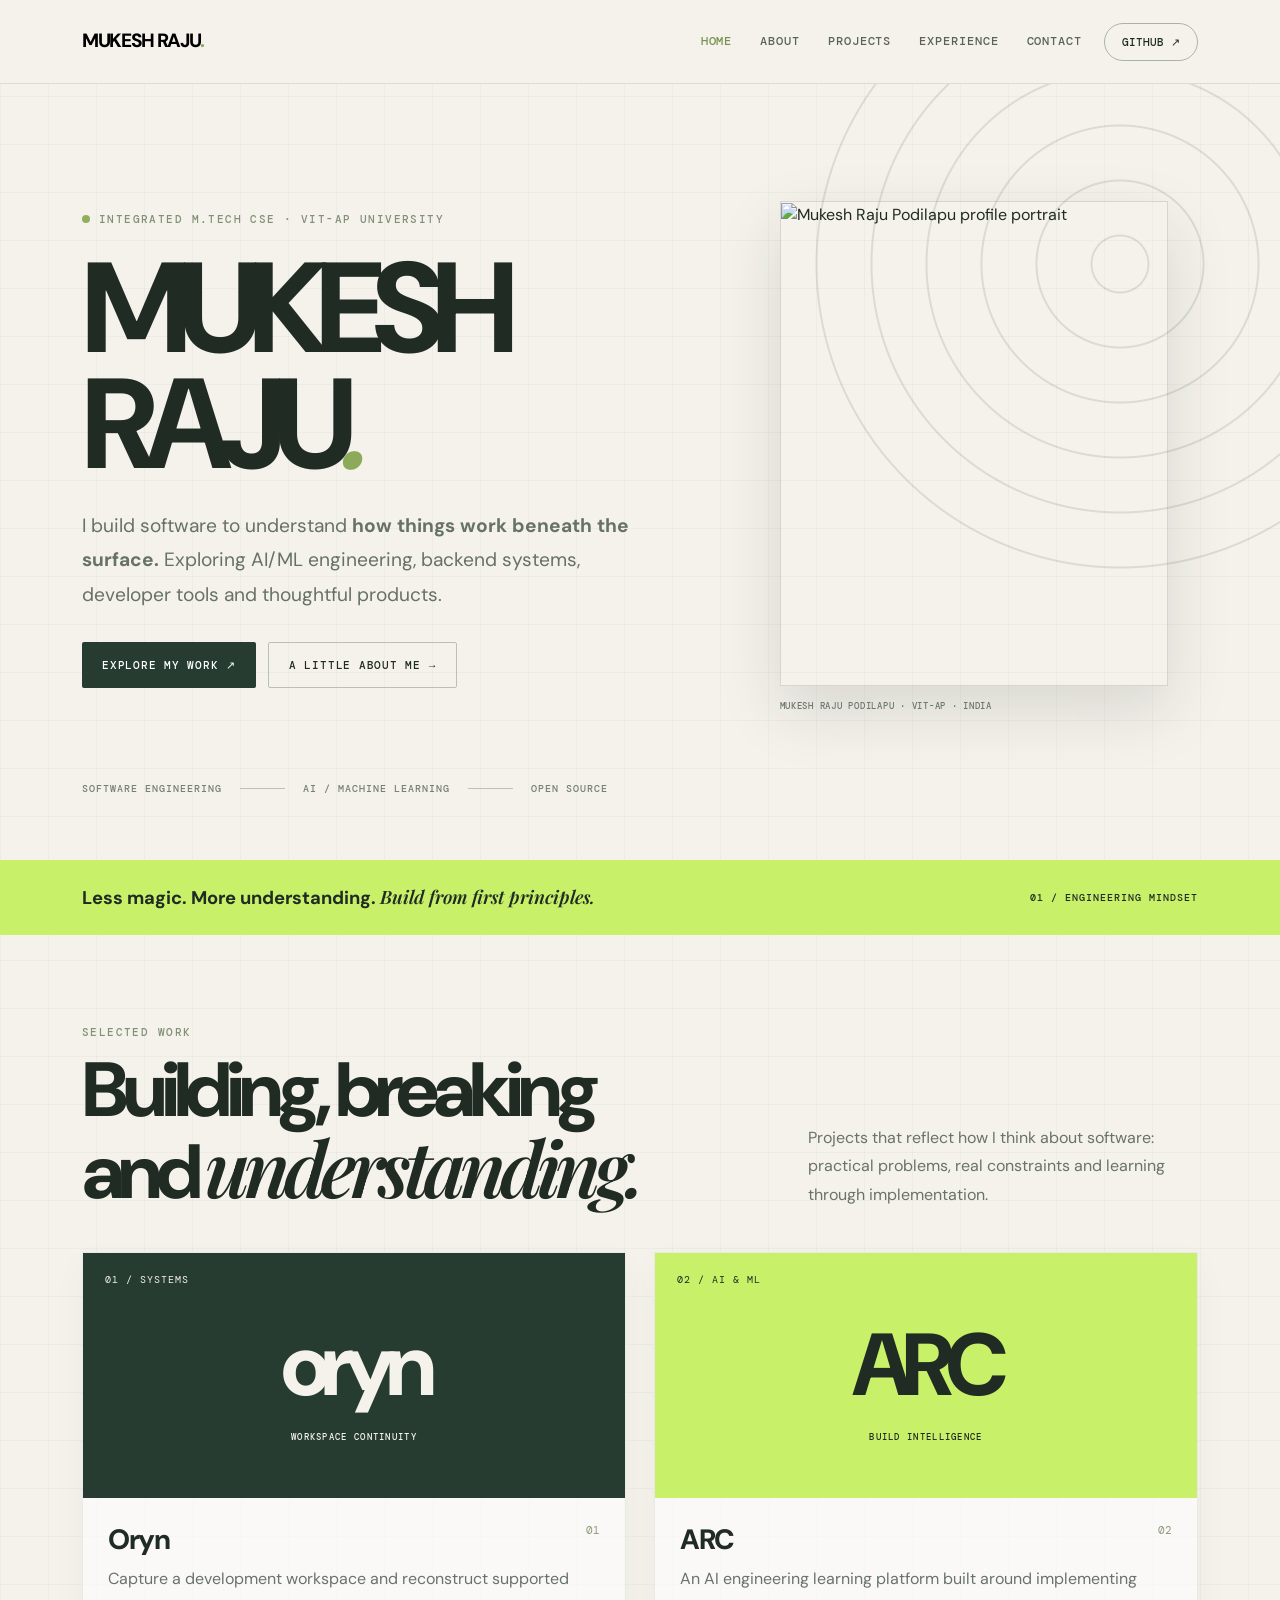
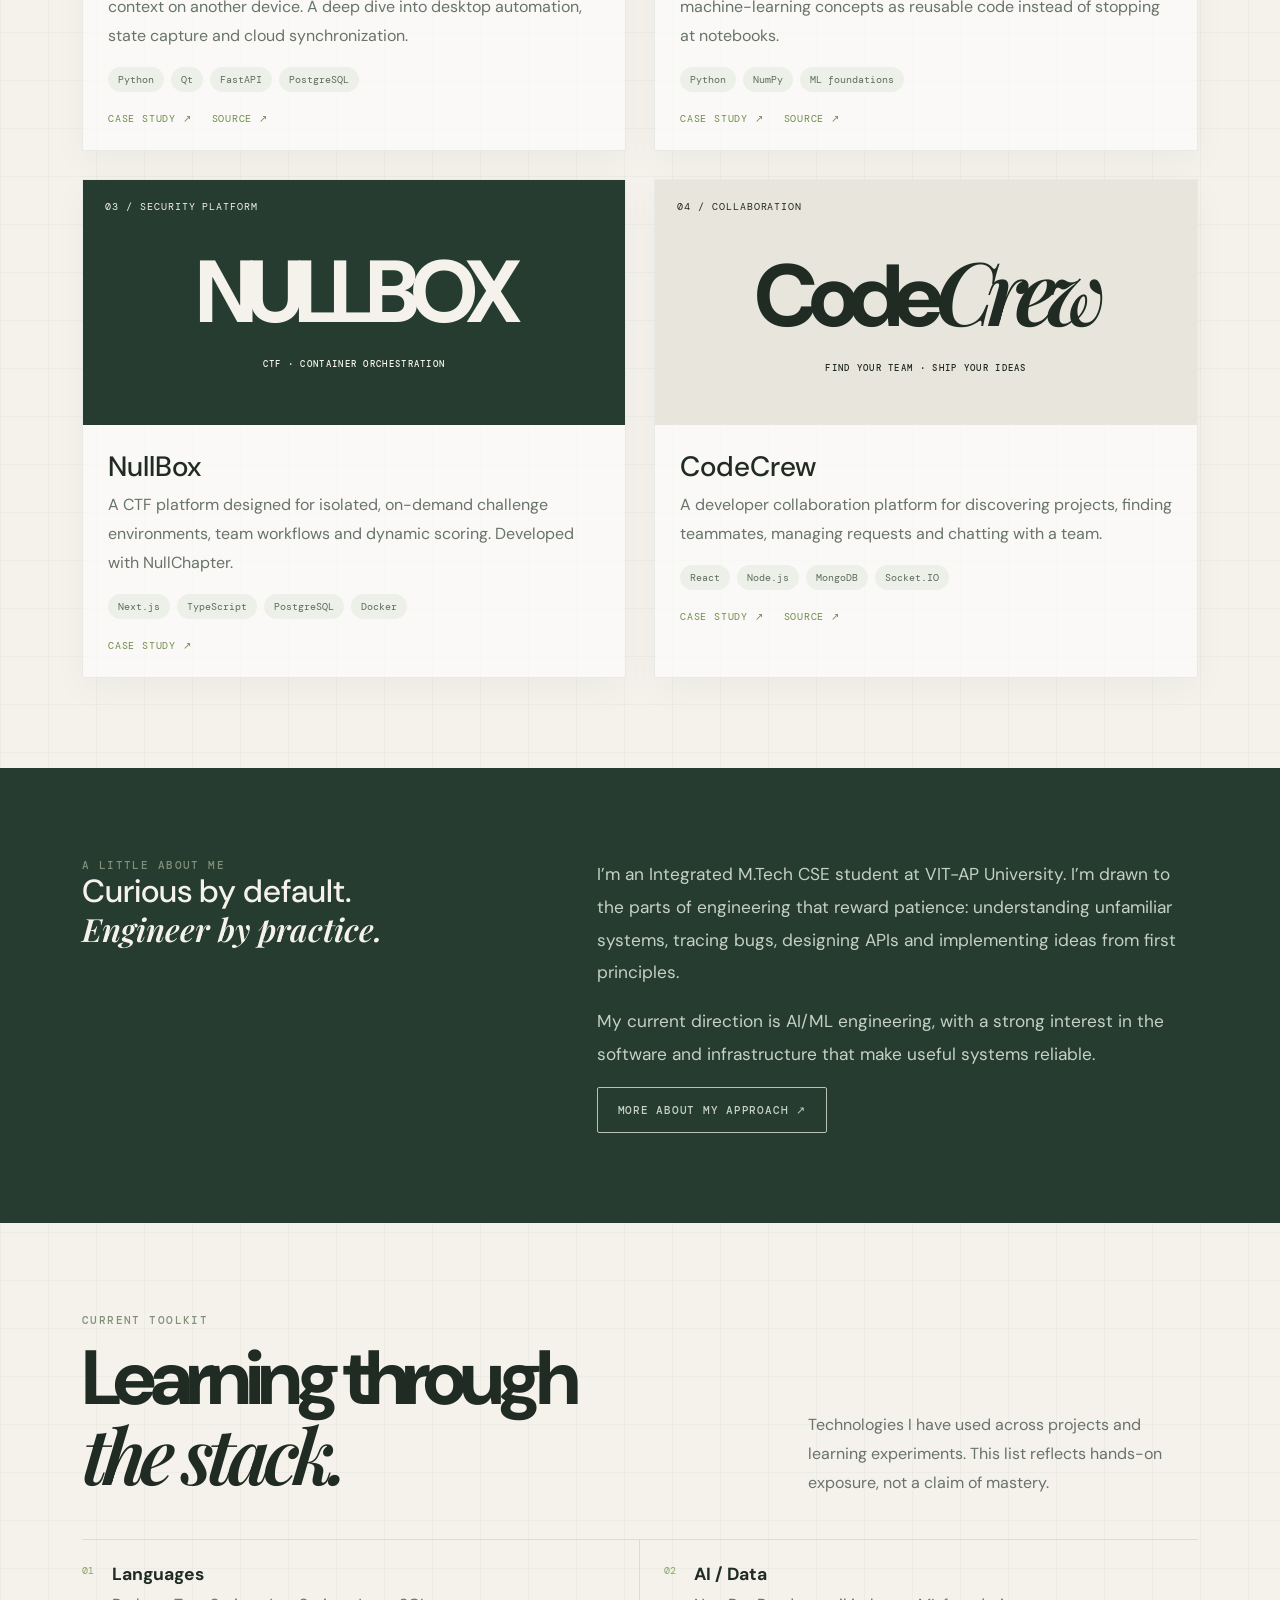
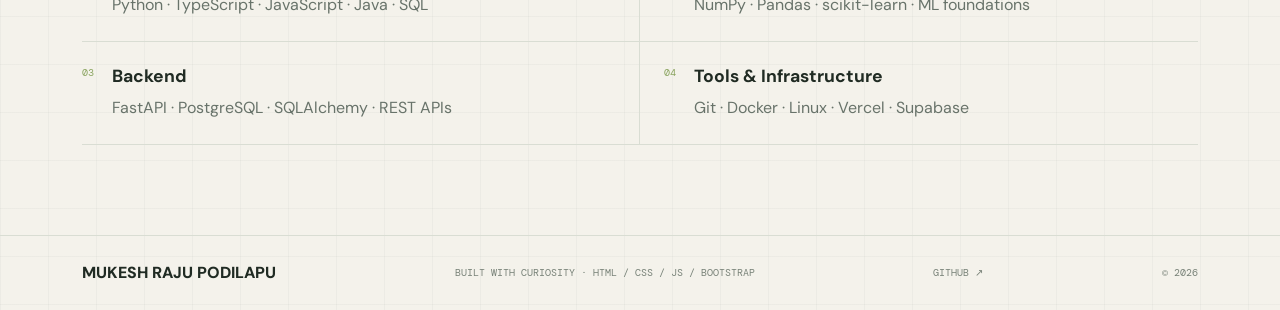
==== index.html @ 79dead24 "Add portfolio index.html" ====
<!doctype html><html lang="en"><head><meta charset="utf-8"><meta name="viewport" content="width=device-width,initial-scale=1"><meta name="description" content="Mukesh Raju Podilapu, software and AI/ML engineering portfolio."><title>Mukesh Raju Podilapu — Software & AI/ML Engineering</title><link href="https://cdn.jsdelivr.net/npm/bootstrap@5.3.3/dist/css/bootstrap.min.css" rel="stylesheet"><link href="styles.css" rel="stylesheet"></head><body><div class="page-wrap"><nav class="navbar navbar-expand-lg site-nav"><div class="container"><a class="navbar-brand brand-name" href="index.html">MUKESH RAJU<span>.</span></a><button class="navbar-toggler" data-bs-toggle="collapse" data-bs-target="#mainNav"><span class="navbar-toggler-icon"></span></button><div class="collapse navbar-collapse" id="mainNav"><ul class="navbar-nav ms-auto align-items-lg-center"><li><a class="nav-link active" href="index.html">Home</a></li><li><a class="nav-link" href="about.html">About</a></li><li><a class="nav-link" href="projects.html">Projects</a></li><li><a class="nav-link" href="experience.html">Experience</a></li><li><a class="nav-link" href="contact.html">Contact</a></li><li class="ms-lg-2"><a class="nav-cta" href="https://github.com/mukeshraju2006">GITHUB ↗</a></li></ul></div></div></nav><main><section class="hero"><div class="container"><div class="row align-items-center g-5"><div class="col-lg-7"><div class="hero-kicker"><span class="pulse"></span>INTEGRATED M.TECH CSE · VIT-AP UNIVERSITY</div><h1>MUKESH<br>RAJU<span class="serif">.</span></h1><p class="hero-lede">I build software to understand <strong>how things work beneath the surface.</strong> Exploring AI/ML engineering, backend systems, developer tools and thoughtful products.</p><div class="hero-actions"><a class="btn-dark-custom" href="projects.html">EXPLORE MY WORK ↗</a><a class="btn-light-custom" href="about.html">A LITTLE ABOUT ME →</a></div></div><div class="col-lg-5"><figure class="hero-portrait"><div class="portrait-frame"><img src="https://avatars.githubusercontent.com/u/198428533?v=4" alt="Mukesh Raju Podilapu profile portrait"></div><figcaption>MUKESH RAJU PODILAPU · VIT-AP · INDIA</figcaption></figure></div></div><div class="hero-meta"><span>SOFTWARE ENGINEERING</span><span class="meta-rule"></span><span>AI / MACHINE LEARNING</span><span class="meta-rule"></span><span>OPEN SOURCE</span></div></div></section><div class="feature-band"><div class="container"><p>Less magic. More understanding. <em class="serif">Build from first principles.</em></p><span>01 / ENGINEERING MINDSET</span></div></div><section class="section"><div class="container"><div class="section-heading"><div><div class="eyebrow">SELECTED WORK</div><h2>Building, breaking<br>and <span class="serif">understanding.</span></h2></div><p>Projects that reflect how I think about software: practical problems, real constraints and learning through implementation.</p></div><div class="project-grid"><article class="project-card"><a href="projects.html#oryn" class="project-visual dark"><div class="visual-big">oryn<small>WORKSPACE CONTINUITY</small></div><span class="visual-label">01 / SYSTEMS</span></a><div class="project-content"><div class="project-top"><h3>Oryn</h3><span class="project-number">01</span></div><p>Capture a development workspace and reconstruct supported context on another device. A deep dive into desktop automation, state capture and cloud synchronization.</p><div class="tags"><span>Python</span><span>Qt</span><span>FastAPI</span><span>PostgreSQL</span></div><div class="project-links"><a href="projects.html#oryn">CASE STUDY ↗</a><a href="https://github.com/mukeshraju2006/oryn">SOURCE ↗</a></div></div></article><article class="project-card"><a href="projects.html#arc" class="project-visual lime"><div class="visual-big">ARC<small>BUILD INTELLIGENCE</small></div><span class="visual-label">02 / AI & ML</span></a><div class="project-content"><div class="project-top"><h3>ARC</h3><span class="project-number">02</span></div><p>An AI engineering learning platform built around implementing machine-learning concepts as reusable code instead of stopping at notebooks.</p><div class="tags"><span>Python</span><span>NumPy</span><span>ML foundations</span></div><div class="project-links"><a href="projects.html#arc">CASE STUDY ↗</a><a href="https://github.com/mukeshraju2006/ARC">SOURCE ↗</a></div></div></article><article class="project-card"><a href="projects.html#nullbox" class="project-visual dark"><div class="visual-big">NULLBOX<small>CTF · CONTAINER ORCHESTRATION</small></div><span class="visual-label">03 / SECURITY PLATFORM</span></a><div class="project-content"><h3>NullBox</h3><p>A CTF platform designed for isolated, on-demand challenge environments, team workflows and dynamic scoring. Developed with NullChapter.</p><div class="tags"><span>Next.js</span><span>TypeScript</span><span>PostgreSQL</span><span>Docker</span></div><div class="project-links"><a href="projects.html#nullbox">CASE STUDY ↗</a></div></div></article><article class="project-card"><a href="projects.html#codecrew" class="project-visual cream"><div class="visual-big">Code<span class="serif">Crew</span><small>FIND YOUR TEAM · SHIP YOUR IDEAS</small></div><span class="visual-label">04 / COLLABORATION</span></a><div class="project-content"><h3>CodeCrew</h3><p>A developer collaboration platform for discovering projects, finding teammates, managing requests and chatting with a team.</p><div class="tags"><span>React</span><span>Node.js</span><span>MongoDB</span><span>Socket.IO</span></div><div class="project-links"><a href="projects.html#codecrew">CASE STUDY ↗</a><a href="https://github.com/mukeshraju2006/CodeCrew">SOURCE ↗</a></div></div></article></div></div></section><section class="section section-dark"><div class="container split"><div><div class="eyebrow">A LITTLE ABOUT ME</div><h2 class="section-heading"><span>Curious by default.<br><span class="serif">Engineer by practice.</span></span></h2></div><div class="split-copy"><p>I’m an Integrated M.Tech CSE student at VIT-AP University. I’m drawn to the parts of engineering that reward patience: understanding unfamiliar systems, tracing bugs, designing APIs and implementing ideas from first principles.</p><p>My current direction is AI/ML engineering, with a strong interest in the software and infrastructure that make useful systems reliable.</p><a class="btn-light-custom" href="about.html">MORE ABOUT MY APPROACH ↗</a></div></div></section><section class="section"><div class="container"><div class="section-heading"><div><div class="eyebrow">CURRENT TOOLKIT</div><h2>Learning through<br><span class="serif">the stack.</span></h2></div><p>Technologies I have used across projects and learning experiments. This list reflects hands-on exposure, not a claim of mastery.</p></div><div class="tool-grid"><div class="tool"><span class="tool-index">01</span><div><h3>Languages</h3><p>Python · TypeScript · JavaScript · Java · SQL</p></div></div><div class="tool"><span class="tool-index">02</span><div><h3>AI / Data</h3><p>NumPy · Pandas · scikit-learn · ML foundations</p></div></div><div class="tool"><span class="tool-index">03</span><div><h3>Backend</h3><p>FastAPI · PostgreSQL · SQLAlchemy · REST APIs</p></div></div><div class="tool"><span class="tool-index">04</span><div><h3>Tools & Infrastructure</h3><p>Git · Docker · Linux · Vercel · Supabase</p></div></div></div></div></section></main><footer class="site-footer"><div class="container footer-inner"><strong>MUKESH RAJU PODILAPU</strong><span>BUILT WITH CURIOSITY · HTML / CSS / JS / BOOTSTRAP</span><a href="https://github.com/mukeshraju2006">GITHUB ↗</a><span>© <span data-year></span></span></div></footer><script src="https://cdn.jsdelivr.net/npm/bootstrap@5.3.3/dist/js/bootstrap.bundle.min.js"></script><script src="script.js"></script></div></body></html>
---- styles.css ----
@import url('https://fonts.googleapis.com/css2?family=DM+Mono:wght@400;500&family=DM+Sans:wght@400;500;600;700;800&family=Playfair+Display:ital,wght@1,600&display=swap');
:root{--paper:#f4f2eb;--ink:#202b23;--forest:#263c30;--green:#c8f169;--muted:#68736a;--line:#d9ddd3;--display:'DM Sans',sans-serif;--mono:'DM Mono',monospace}
*{box-sizing:border-box}html{scroll-behavior:smooth}body{margin:0;background:var(--paper);color:var(--ink);font-family:var(--display);background-image:linear-gradient(#263c3009 1px,transparent 1px),linear-gradient(90deg,#263c3009 1px,transparent 1px);background-size:48px 48px}
a{color:inherit;text-decoration:none}.site-nav{padding:22px 0;background:#f4f2ebdf;backdrop-filter:blur(14px);border-bottom:1px solid var(--line)}.brand-name{font-weight:800;letter-spacing:-.07em;font-size:1.2rem}.brand-name span,.hero h1 .serif{color:#8da95a}.nav-link{font:500 .72rem var(--mono);text-transform:uppercase;letter-spacing:.08em;color:#58645a!important;padding:10px 14px!important}.nav-link:hover,.nav-link.active{color:#78934e!important}.nav-cta{font:500 .68rem var(--mono);border:1px solid #aab4a6;border-radius:30px;padding:11px 17px}.hero{padding:105px 0 65px;position:relative;overflow:hidden}.hero:after{content:"";position:absolute;width:620px;height:620px;border-radius:50%;right:-150px;top:-130px;z-index:-1;background:repeating-radial-gradient(circle,transparent 0 27px,#263c3020 28px 29px,transparent 30px 55px)}.hero-kicker,.eyebrow,.small-note{font:500 .68rem var(--mono);letter-spacing:.13em;color:#829078}.pulse{display:inline-block;width:8px;height:8px;border-radius:50%;background:#91ae5d;margin-right:9px}.hero h1{font:800 clamp(4rem,10vw,8.6rem)/.83 var(--display);letter-spacing:-.095em;margin:30px 0}.serif{font-family:'Playfair Display',serif;font-weight:600;font-style:italic}.hero-lede{max-width:590px;font-size:1.2rem;line-height:1.8;color:#667168}.hero-actions{display:flex;gap:12px;flex-wrap:wrap;margin-top:30px}.btn-dark-custom,.btn-light-custom{display:inline-flex;align-items:center;gap:15px;padding:15px 20px;border-radius:2px;font:500 .68rem var(--mono);letter-spacing:.07em}.btn-dark-custom{background:var(--forest);color:#fff}.btn-light-custom{border:1px solid #b9c1b5}.hero-portrait{max-width:400px;margin:auto;position:relative;padding:12px 12px 0 0}.portrait-frame{aspect-ratio:4/5;overflow:hidden;border:1px solid #263c3026;box-shadow:0 24px 60px #18231d20}.portrait-frame img{width:100%;height:100%;object-fit:cover;object-position:center}.hero-portrait figcaption{font:500 .58rem var(--mono);letter-spacing:.08em;color:#6c786e;padding-top:14px}.hero-meta{display:flex;align-items:center;gap:18px;margin-top:70px;font:500 .63rem var(--mono);letter-spacing:.1em;color:#748075}.meta-rule{height:1px;width:45px;background:#b9c2b7}.feature-band{background:var(--green);padding:23px 0}.feature-band .container{display:flex;justify-content:space-between;align-items:center;gap:20px}.feature-band p{margin:0;font-weight:700;font-size:1.15rem}.feature-band span{font:500 .63rem var(--mono);letter-spacing:.1em}.section{padding:90px 0}.section-heading{display:flex;justify-content:space-between;gap:35px;align-items:end;margin-bottom:42px}.section-heading h2{font:800 clamp(2.5rem,6vw,5rem)/.98 var(--display);letter-spacing:-.08em;margin:14px 0 0}.section-heading p{max-width:390px;color:var(--muted);line-height:1.8;margin:0}.project-grid{display:grid;grid-template-columns:repeat(2,1fr);gap:28px}.project-card{background:#fff9;border:1px solid #263c3015;box-shadow:0 12px 35px #20312509}.project-visual{height:245px;display:flex;align-items:center;justify-content:center;position:relative;overflow:hidden}.project-visual.dark{background:#263c30;color:#f4f2eb}.project-visual.lime{background:#c8f169}.project-visual.cream{background:#e8e6dc}.visual-big{font:800 clamp(3rem,7vw,5.5rem) var(--display);letter-spacing:-.1em}.visual-big small{display:block;font:500 .58rem var(--mono);letter-spacing:.14em;text-align:center;margin-top:9px}.visual-label{position:absolute;top:20px;left:22px;font:.6rem var(--mono);letter-spacing:.1em}.project-content{padding:25px}.project-top{display:flex;justify-content:space-between}.project-top h3{font-weight:800;letter-spacing:-.05em}.project-content p{color:var(--muted);line-height:1.8}.project-number{font:.7rem var(--mono);color:#8a9a7c}.tags{display:flex;gap:7px;flex-wrap:wrap;margin:16px 0}.tags span{background:#edf0e8;border-radius:20px;padding:6px 10px;font:.6rem var(--mono);color:#5d6b5e}.project-links{display:flex;gap:20px;margin-top:20px}.project-links a{font:.62rem var(--mono);letter-spacing:.08em;color:#718b4b}.section-dark{background:var(--forest);color:var(--paper)}.split{display:grid;grid-template-columns:.85fr 1.15fr;gap:70px}.split-copy{font-size:1.08rem;line-height:1.9;color:#c6d0c5}.tool-grid{display:grid;grid-template-columns:repeat(2,1fr);border-top:1px solid var(--line)}.tool{padding:24px 20px 24px 0;border-bottom:1px solid var(--line);display:flex;gap:18px}.tool:nth-child(odd){border-right:1px solid var(--line)}.tool:nth-child(even){padding-left:24px}.tool-index{font:.65rem var(--mono);color:#8aa45f}.tool h3{font-weight:700;font-size:1.1rem}.tool p{color:var(--muted);margin:0}.page-intro{padding:90px 0 55px}.page-title{font:800 clamp(3.2rem,8vw,7rem)/.9 var(--display);letter-spacing:-.09em;margin:18px 0}.intro-copy{font-size:1.1rem;line-height:1.8;color:var(--muted);max-width:690px}.content-block{padding:30px 0;border-top:1px solid var(--line);max-width:850px}.content-block h2{font-size:1.6rem;font-weight:800;letter-spacing:-.05em}.content-block p,.content-block li{color:var(--muted);line-height:1.85}.timeline{border-left:1px solid #cbd2c7;margin-left:8px}.timeline-item{padding:0 0 38px 32px;position:relative}.timeline-item:before{content:"";position:absolute;width:9px;height:9px;border-radius:50%;background:#90ac5b;left:-5px;top:5px}.timeline-date{font:.65rem var(--mono);color:#839078}.contact-panel{background:var(--forest);color:#f4f2eb;padding:clamp(28px,6vw,65px)}.contact-panel h2{font:800 clamp(2.8rem,7vw,6rem)/.95 var(--display);letter-spacing:-.08em}.contact-panel p{color:#c5cec4;max-width:550px;line-height:1.8}.contact-email{font:500 clamp(1rem,3vw,1.5rem) var(--mono);color:var(--green);display:inline-block;margin-top:20px}.site-footer{padding:25px 0;border-top:1px solid var(--line)}.footer-inner{display:flex;justify-content:space-between;gap:18px;align-items:center;flex-wrap:wrap}.footer-inner span,.footer-inner a{font:.61rem var(--mono);color:#788278}.footer-inner strong{font-weight:800}.reveal{animation:rise .7s both}@keyframes rise{from{opacity:0;transform:translateY(16px)}to{opacity:1;transform:none}}
@media(max-width:991px){.hero{padding-top:70px}.split{grid-template-columns:1fr;gap:25px}.section-heading{display:block}.section-heading p{margin-top:16px}.navbar-nav{padding:15px 0}}@media(max-width:767px){.hero{padding:55px 0 45px}.hero h1{font-size:clamp(3.25rem,15vw,5.2rem)}.hero-meta{margin-top:42px;flex-wrap:wrap}.meta-rule{display:none}.project-grid,.tool-grid{grid-template-columns:1fr}.project-visual{height:220px}.section{padding:58px 0}.page-intro{padding:62px 0 40px}.tool:nth-child(odd){border-right:0}.tool:nth-child(even){padding-left:0}.feature-band .container{display:block}.feature-band span{display:block;margin-top:10px}.footer-inner{align-items:flex-start;flex-direction:column}}
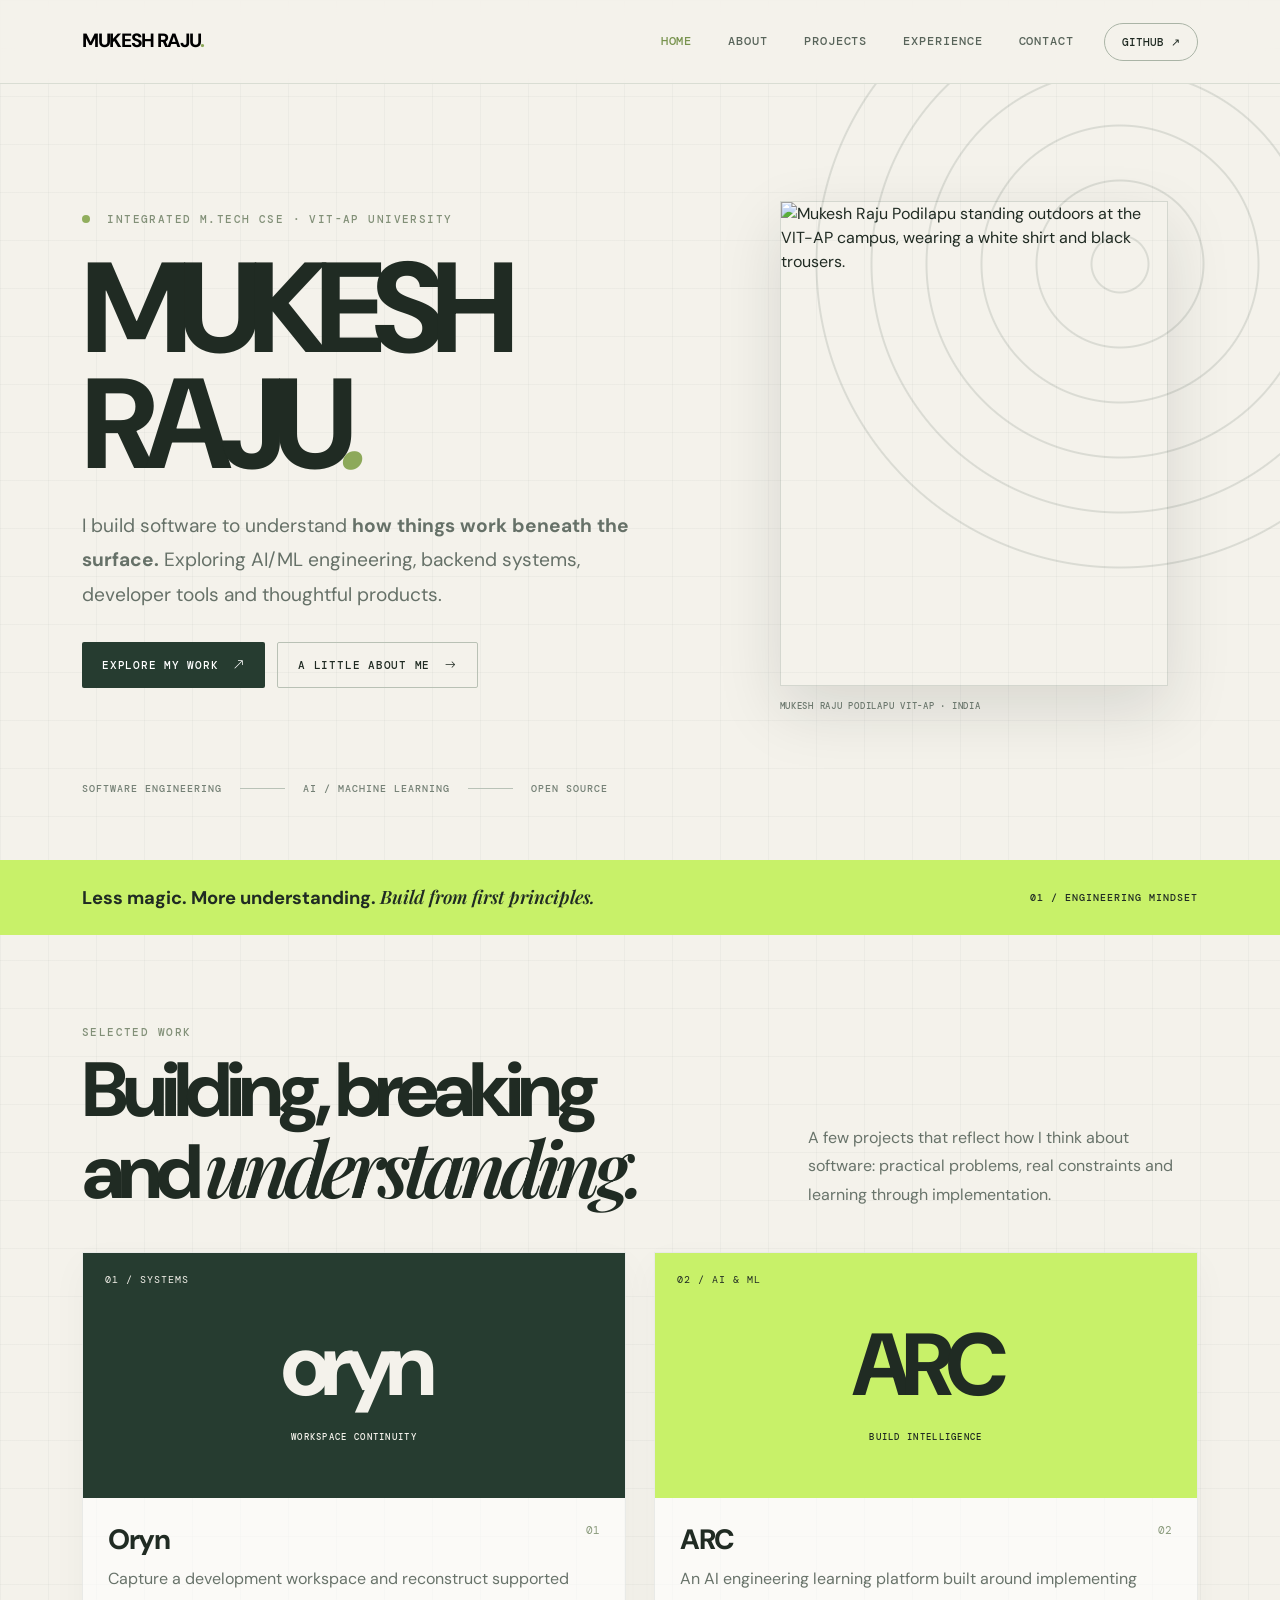
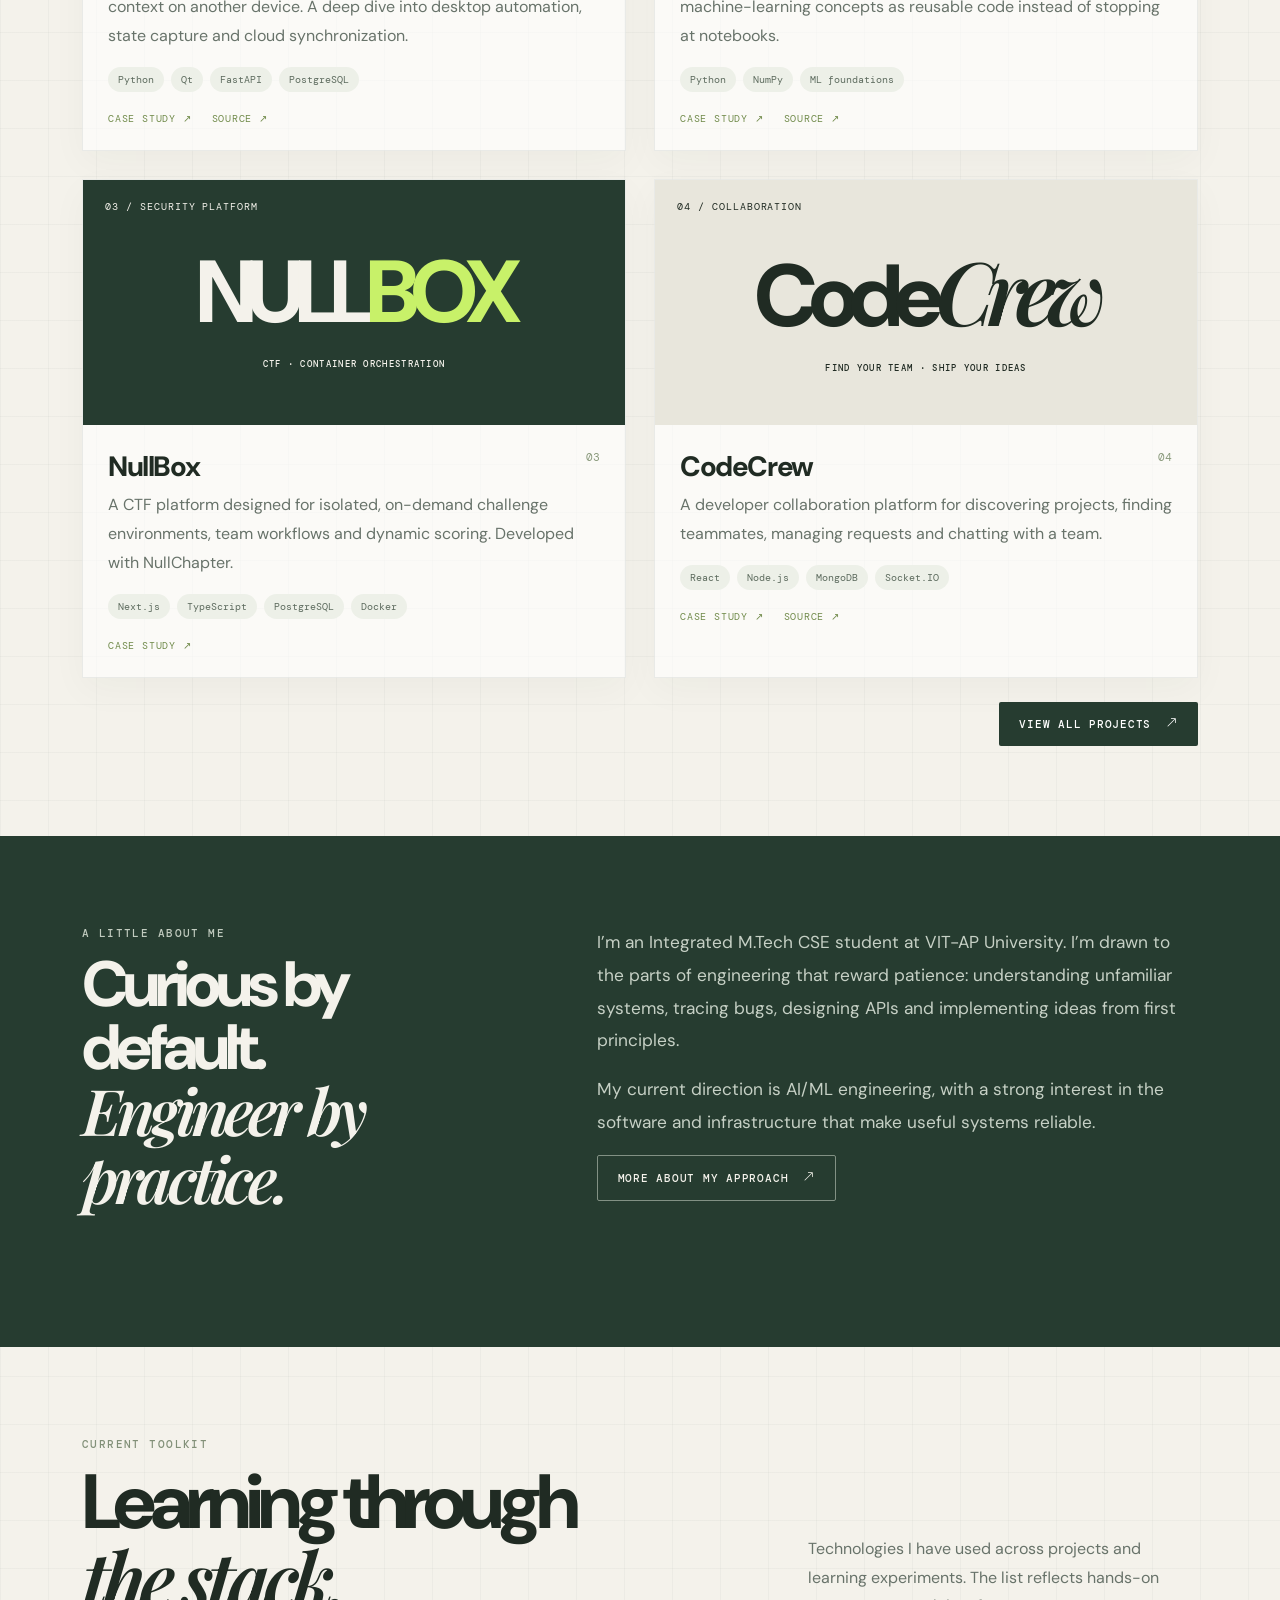
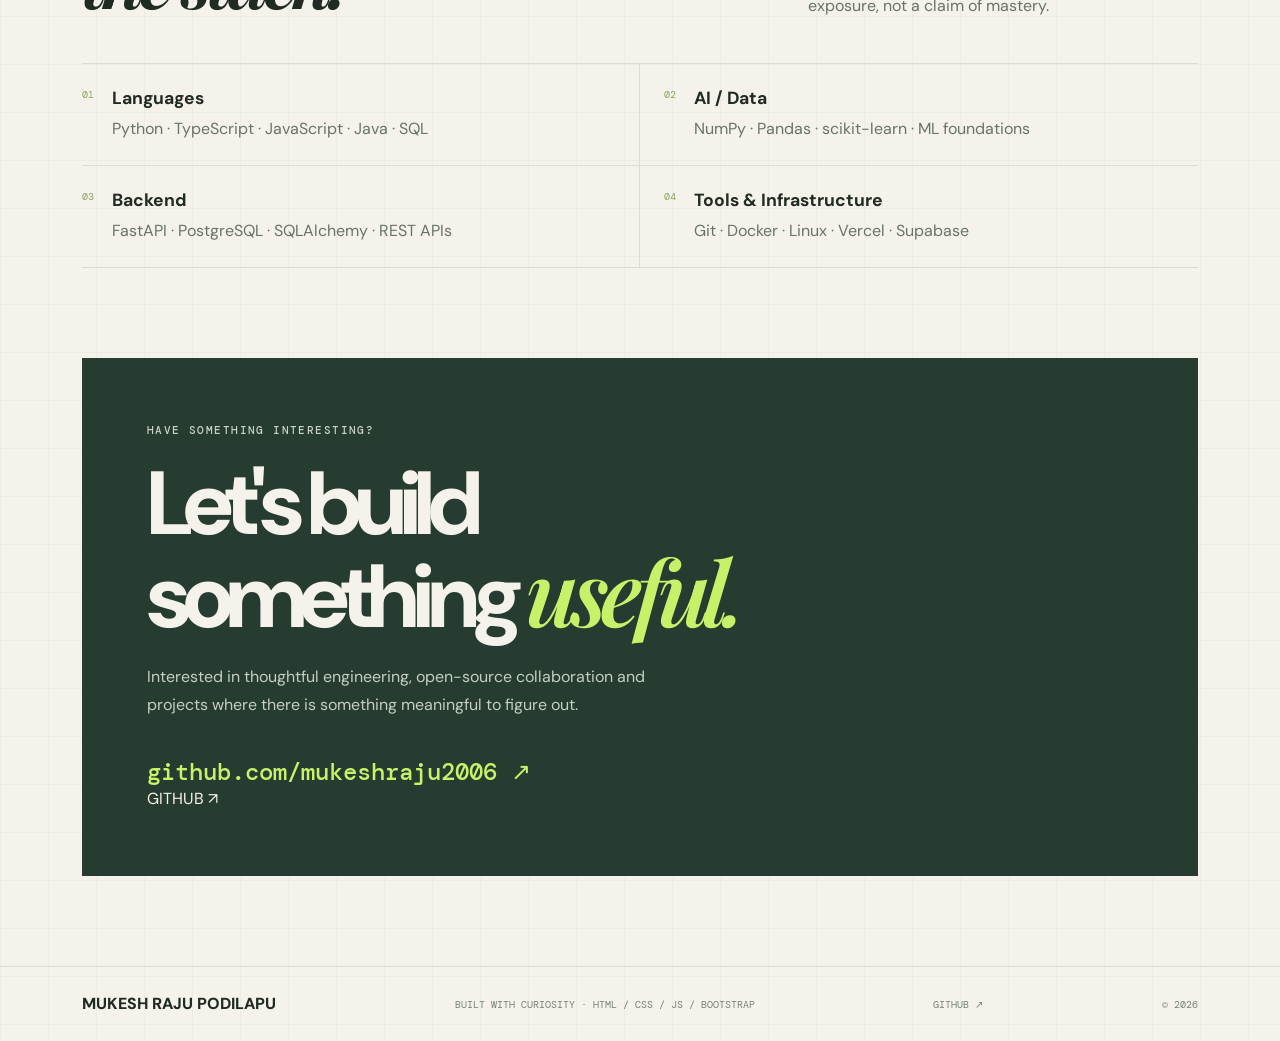
==== commit ec64d7f5: "Replace homepage with exact uploaded portfolio source" ====
--- a/index.html
+++ b/index.html
@@ -1 +1,62 @@
-<!doctype html><html lang="en"><head><meta charset="utf-8"><meta name="viewport" content="width=device-width,initial-scale=1"><meta name="description" content="Mukesh Raju Podilapu, software and AI/ML engineering portfolio."><title>Mukesh Raju Podilapu — Software & AI/ML Engineering</title><link href="https://cdn.jsdelivr.net/npm/bootstrap@5.3.3/dist/css/bootstrap.min.css" rel="stylesheet"><link href="styles.css" rel="stylesheet"></head><body><div class="page-wrap"><nav class="navbar navbar-expand-lg site-nav"><div class="container"><a class="navbar-brand brand-name" href="index.html">MUKESH RAJU<span>.</span></a><button class="navbar-toggler" data-bs-toggle="collapse" data-bs-target="#mainNav"><span class="navbar-toggler-icon"></span></button><div class="collapse navbar-collapse" id="mainNav"><ul class="navbar-nav ms-auto align-items-lg-center"><li><a class="nav-link active" href="index.html">Home</a></li><li><a class="nav-link" href="about.html">About</a></li><li><a class="nav-link" href="projects.html">Projects</a></li><li><a class="nav-link" href="experience.html">Experience</a></li><li><a class="nav-link" href="contact.html">Contact</a></li><li class="ms-lg-2"><a class="nav-cta" href="https://github.com/mukeshraju2006">GITHUB ↗</a></li></ul></div></div></nav><main><section class="hero"><div class="container"><div class="row align-items-center g-5"><div class="col-lg-7"><div class="hero-kicker"><span class="pulse"></span>INTEGRATED M.TECH CSE · VIT-AP UNIVERSITY</div><h1>MUKESH<br>RAJU<span class="serif">.</span></h1><p class="hero-lede">I build software to understand <strong>how things work beneath the surface.</strong> Exploring AI/ML engineering, backend systems, developer tools and thoughtful products.</p><div class="hero-actions"><a class="btn-dark-custom" href="projects.html">EXPLORE MY WORK ↗</a><a class="btn-light-custom" href="about.html">A LITTLE ABOUT ME →</a></div></div><div class="col-lg-5"><figure class="hero-portrait"><div class="portrait-frame"><img src="https://avatars.githubusercontent.com/u/198428533?v=4" alt="Mukesh Raju Podilapu profile portrait"></div><figcaption>MUKESH RAJU PODILAPU · VIT-AP · INDIA</figcaption></figure></div></div><div class="hero-meta"><span>SOFTWARE ENGINEERING</span><span class="meta-rule"></span><span>AI / MACHINE LEARNING</span><span class="meta-rule"></span><span>OPEN SOURCE</span></div></div></section><div class="feature-band"><div class="container"><p>Less magic. More understanding. <em class="serif">Build from first principles.</em></p><span>01 / ENGINEERING MINDSET</span></div></div><section class="section"><div class="container"><div class="section-heading"><div><div class="eyebrow">SELECTED WORK</div><h2>Building, breaking<br>and <span class="serif">understanding.</span></h2></div><p>Projects that reflect how I think about software: practical problems, real constraints and learning through implementation.</p></div><div class="project-grid"><article class="project-card"><a href="projects.html#oryn" class="project-visual dark"><div class="visual-big">oryn<small>WORKSPACE CONTINUITY</small></div><span class="visual-label">01 / SYSTEMS</span></a><div class="project-content"><div class="project-top"><h3>Oryn</h3><span class="project-number">01</span></div><p>Capture a development workspace and reconstruct supported context on another device. A deep dive into desktop automation, state capture and cloud synchronization.</p><div class="tags"><span>Python</span><span>Qt</span><span>FastAPI</span><span>PostgreSQL</span></div><div class="project-links"><a href="projects.html#oryn">CASE STUDY ↗</a><a href="https://github.com/mukeshraju2006/oryn">SOURCE ↗</a></div></div></article><article class="project-card"><a href="projects.html#arc" class="project-visual lime"><div class="visual-big">ARC<small>BUILD INTELLIGENCE</small></div><span class="visual-label">02 / AI & ML</span></a><div class="project-content"><div class="project-top"><h3>ARC</h3><span class="project-number">02</span></div><p>An AI engineering learning platform built around implementing machine-learning concepts as reusable code instead of stopping at notebooks.</p><div class="tags"><span>Python</span><span>NumPy</span><span>ML foundations</span></div><div class="project-links"><a href="projects.html#arc">CASE STUDY ↗</a><a href="https://github.com/mukeshraju2006/ARC">SOURCE ↗</a></div></div></article><article class="project-card"><a href="projects.html#nullbox" class="project-visual dark"><div class="visual-big">NULLBOX<small>CTF · CONTAINER ORCHESTRATION</small></div><span class="visual-label">03 / SECURITY PLATFORM</span></a><div class="project-content"><h3>NullBox</h3><p>A CTF platform designed for isolated, on-demand challenge environments, team workflows and dynamic scoring. Developed with NullChapter.</p><div class="tags"><span>Next.js</span><span>TypeScript</span><span>PostgreSQL</span><span>Docker</span></div><div class="project-links"><a href="projects.html#nullbox">CASE STUDY ↗</a></div></div></article><article class="project-card"><a href="projects.html#codecrew" class="project-visual cream"><div class="visual-big">Code<span class="serif">Crew</span><small>FIND YOUR TEAM · SHIP YOUR IDEAS</small></div><span class="visual-label">04 / COLLABORATION</span></a><div class="project-content"><h3>CodeCrew</h3><p>A developer collaboration platform for discovering projects, finding teammates, managing requests and chatting with a team.</p><div class="tags"><span>React</span><span>Node.js</span><span>MongoDB</span><span>Socket.IO</span></div><div class="project-links"><a href="projects.html#codecrew">CASE STUDY ↗</a><a href="https://github.com/mukeshraju2006/CodeCrew">SOURCE ↗</a></div></div></article></div></div></section><section class="section section-dark"><div class="container split"><div><div class="eyebrow">A LITTLE ABOUT ME</div><h2 class="section-heading"><span>Curious by default.<br><span class="serif">Engineer by practice.</span></span></h2></div><div class="split-copy"><p>I’m an Integrated M.Tech CSE student at VIT-AP University. I’m drawn to the parts of engineering that reward patience: understanding unfamiliar systems, tracing bugs, designing APIs and implementing ideas from first principles.</p><p>My current direction is AI/ML engineering, with a strong interest in the software and infrastructure that make useful systems reliable.</p><a class="btn-light-custom" href="about.html">MORE ABOUT MY APPROACH ↗</a></div></div></section><section class="section"><div class="container"><div class="section-heading"><div><div class="eyebrow">CURRENT TOOLKIT</div><h2>Learning through<br><span class="serif">the stack.</span></h2></div><p>Technologies I have used across projects and learning experiments. This list reflects hands-on exposure, not a claim of mastery.</p></div><div class="tool-grid"><div class="tool"><span class="tool-index">01</span><div><h3>Languages</h3><p>Python · TypeScript · JavaScript · Java · SQL</p></div></div><div class="tool"><span class="tool-index">02</span><div><h3>AI / Data</h3><p>NumPy · Pandas · scikit-learn · ML foundations</p></div></div><div class="tool"><span class="tool-index">03</span><div><h3>Backend</h3><p>FastAPI · PostgreSQL · SQLAlchemy · REST APIs</p></div></div><div class="tool"><span class="tool-index">04</span><div><h3>Tools & Infrastructure</h3><p>Git · Docker · Linux · Vercel · Supabase</p></div></div></div></div></section></main><footer class="site-footer"><div class="container footer-inner"><strong>MUKESH RAJU PODILAPU</strong><span>BUILT WITH CURIOSITY · HTML / CSS / JS / BOOTSTRAP</span><a href="https://github.com/mukeshraju2006">GITHUB ↗</a><span>© <span data-year></span></span></div></footer><script src="https://cdn.jsdelivr.net/npm/bootstrap@5.3.3/dist/js/bootstrap.bundle.min.js"></script><script src="script.js"></script></div></body></html>+<!doctype html>
+<html lang="en"><head><meta charset="utf-8"><meta name="viewport" content="width=device-width, initial-scale=1">
+<meta name="theme-color" content="#f4f2eb"><meta name="description" content="Mukesh Raju Podilapu is an Integrated M.Tech CSE student at VIT-AP building software, AI/ML projects and developer tools.">
+<meta property="og:title" content="Mukesh Raju Podilapu — Software & AI/ML Engineering"><meta property="og:description" content="Mukesh Raju Podilapu is an Integrated M.Tech CSE student at VIT-AP building software, AI/ML projects and developer tools.">
+<title>Mukesh Raju Podilapu — Software & AI/ML Engineering</title><link href="https://cdn.jsdelivr.net/npm/bootstrap@5.3.3/dist/css/bootstrap.min.css" rel="stylesheet">
+<link href="https://cdn.jsdelivr.net/npm/bootstrap-icons@1.11.3/font/bootstrap-icons.min.css" rel="stylesheet"><link href="styles.css" rel="stylesheet"></head><body><div class="page-wrap">
+<nav class="navbar navbar-expand-lg site-nav" aria-label="Main navigation">
+ <div class="container">
+  <a class="navbar-brand brand-name" href="index.html" aria-label="Mukesh Raju home">MUKESH RAJU<span>.</span></a>
+  <button class="navbar-toggler" type="button" data-bs-toggle="collapse" data-bs-target="#mainNav" aria-controls="mainNav" aria-expanded="false" aria-label="Toggle navigation"><span class="navbar-toggler-icon"></span></button>
+  <div class="collapse navbar-collapse" id="mainNav">
+   <ul class="navbar-nav ms-auto align-items-lg-center gap-lg-2">
+    <li class="nav-item"><a class="nav-link" href="index.html">Home</a></li>
+    <li class="nav-item"><a class="nav-link" href="about.html">About</a></li>
+    <li class="nav-item"><a class="nav-link" href="projects.html">Projects</a></li>
+    <li class="nav-item"><a class="nav-link" href="experience.html">Experience</a></li>
+    <li class="nav-item"><a class="nav-link" href="contact.html">Contact</a></li>
+    <li class="nav-item ms-lg-2"><a class="nav-cta" href="https://github.com/mukeshraju2006" target="_blank" rel="noreferrer">GITHUB ↗</a></li>
+   </ul>
+  </div>
+ </div>
+</nav>
+
+<main>
+<section class="hero"><div class="container">
+ <div class="row align-items-center g-5">
+  <div class="col-lg-7">
+   <div class="hero-kicker reveal"><span class="pulse"></span> INTEGRATED M.TECH CSE · VIT-AP UNIVERSITY</div>
+   <h1 class="reveal">MUKESH<br>RAJU<span class="serif">.</span></h1>
+   <p class="hero-lede reveal">I build software to understand <strong>how things work beneath the surface.</strong> Exploring AI/ML engineering, backend systems, developer tools and thoughtful products.</p>
+   <div class="hero-actions reveal"><a class="btn-dark-custom" href="projects.html">EXPLORE MY WORK <i class="bi bi-arrow-up-right"></i></a><a class="btn-light-custom" href="about.html">A LITTLE ABOUT ME <i class="bi bi-arrow-right"></i></a></div>
+  </div>
+  <div class="col-lg-5 reveal"><figure class="hero-portrait"><div class="portrait-frame"><img src="assets/mukesh-portrait.webp" alt="Mukesh Raju Podilapu standing outdoors at the VIT-AP campus, wearing a white shirt and black trousers." width="1600" height="1200" fetchpriority="high"></div><figcaption><span class="portrait-dot"></span> MUKESH RAJU PODILAPU <span class="portrait-caption-line"></span> VIT-AP · INDIA</figcaption></figure></div>
+ </div>
+ <div class="hero-meta reveal"><span>SOFTWARE ENGINEERING</span><span class="meta-rule"></span><span>AI / MACHINE LEARNING</span><span class="meta-rule"></span><span>OPEN SOURCE</span></div>
+</div></section>
+<div class="feature-band"><div class="container"><p>Less magic. More understanding. <em class="serif">Build from first principles.</em></p><span>01 / ENGINEERING MINDSET</span></div></div>
+<section class="section"><div class="container">
+ <div class="section-heading reveal"><div><div class="eyebrow">SELECTED WORK</div><h2>Building, breaking<br>and <span class="serif">understanding.</span></h2></div><p>A few projects that reflect how I think about software: practical problems, real constraints and learning through implementation.</p></div>
+ <div class="project-grid">
+  <article class="project-card reveal"><a href="projects.html#oryn" class="project-visual dark"><div class="visual-ring"></div><div class="visual-big">oryn<small>WORKSPACE CONTINUITY</small></div><span class="visual-label">01 / SYSTEMS</span></a><div class="project-content"><div class="project-top"><h3>Oryn</h3><span class="project-number">01</span></div><p>Capture a development workspace and reconstruct supported context on another device. A deep dive into desktop automation, state capture and cloud synchronization.</p><div class="tags"><span>Python</span><span>Qt</span><span>FastAPI</span><span>PostgreSQL</span></div><div class="project-links"><a href="projects.html#oryn">CASE STUDY ↗</a><a href="https://github.com/mukeshraju2006/oryn" target="_blank">SOURCE ↗</a></div></div></article>
+  <article class="project-card reveal"><a href="projects.html#arc" class="project-visual lime"><div class="visual-grid"></div><div class="visual-big">ARC<small>BUILD INTELLIGENCE</small></div><span class="visual-label">02 / AI & ML</span></a><div class="project-content"><div class="project-top"><h3>ARC</h3><span class="project-number">02</span></div><p>An AI engineering learning platform built around implementing machine-learning concepts as reusable code instead of stopping at notebooks.</p><div class="tags"><span>Python</span><span>NumPy</span><span>ML foundations</span></div><div class="project-links"><a href="projects.html#arc">CASE STUDY ↗</a><a href="https://github.com/mukeshraju2006/ARC" target="_blank">SOURCE ↗</a></div></div></article>
+  <article class="project-card reveal"><a href="projects.html#nullbox" class="project-visual dark"><div class="visual-big">NULL<span style="color:var(--green)">BOX</span><small>CTF · CONTAINER ORCHESTRATION</small></div><span class="visual-label">03 / SECURITY PLATFORM</span></a><div class="project-content"><div class="project-top"><h3>NullBox</h3><span class="project-number">03</span></div><p>A CTF platform designed for isolated, on-demand challenge environments, team workflows and dynamic scoring. Developed with NullChapter.</p><div class="tags"><span>Next.js</span><span>TypeScript</span><span>PostgreSQL</span><span>Docker</span></div><div class="project-links"><a href="projects.html#nullbox">CASE STUDY ↗</a></div></div></article>
+  <article class="project-card reveal"><a href="projects.html#codecrew" class="project-visual cream"><div class="visual-big">Code<span class="serif">Crew</span><small>FIND YOUR TEAM · SHIP YOUR IDEAS</small></div><span class="visual-label">04 / COLLABORATION</span></a><div class="project-content"><div class="project-top"><h3>CodeCrew</h3><span class="project-number">04</span></div><p>A developer collaboration platform for discovering projects, finding teammates, managing requests and chatting with a team.</p><div class="tags"><span>React</span><span>Node.js</span><span>MongoDB</span><span>Socket.IO</span></div><div class="project-links"><a href="projects.html#codecrew">CASE STUDY ↗</a><a href="https://github.com/mukeshraju2006/CodeCrew" target="_blank">SOURCE ↗</a></div></div></article>
+ </div>
+ <div class="d-flex justify-content-end mt-4 reveal"><a class="btn-dark-custom" href="projects.html">VIEW ALL PROJECTS <i class="bi bi-arrow-up-right"></i></a></div>
+</div></section>
+<section class="section section-dark"><div class="container"><div class="split"><div><div class="eyebrow" style="color:#c1cbbf">A LITTLE ABOUT ME</div><h2 class="section-heading" style="display:block;margin-top:14px"><span style="font:800 clamp(2.6rem,5vw,4.8rem)/.98 var(--display);letter-spacing:-.075em">Curious by default.<br><span class="serif">Engineer by practice.</span></span></h2></div><div class="split-copy" style="color:#c6d0c5"><p>I’m an Integrated M.Tech CSE student at VIT-AP University. I’m drawn to the parts of engineering that reward patience: understanding unfamiliar systems, tracing bugs, designing APIs and implementing ideas from first principles.</p><p>My current direction is AI/ML engineering, with a strong interest in the software and infrastructure that make useful systems reliable.</p><a class="btn-light-custom" style="border-color:#829184;color:#f4f2eb" href="about.html">MORE ABOUT MY APPROACH <i class="bi bi-arrow-up-right"></i></a></div></div></div></section>
+<section class="section"><div class="container"><div class="section-heading reveal"><div><div class="eyebrow">CURRENT TOOLKIT</div><h2>Learning through<br><span class="serif">the stack.</span></h2></div><p>Technologies I have used across projects and learning experiments. The list reflects hands-on exposure, not a claim of mastery.</p></div><div class="tool-grid reveal">
+ <div class="tool"><span class="tool-index">01</span><div><h3>Languages</h3><p>Python · TypeScript · JavaScript · Java · SQL</p></div></div>
+ <div class="tool"><span class="tool-index">02</span><div><h3>AI / Data</h3><p>NumPy · Pandas · scikit-learn · ML foundations</p></div></div>
+ <div class="tool"><span class="tool-index">03</span><div><h3>Backend</h3><p>FastAPI · PostgreSQL · SQLAlchemy · REST APIs</p></div></div>
+ <div class="tool"><span class="tool-index">04</span><div><h3>Tools & Infrastructure</h3><p>Git · Docker · Linux · Vercel · Supabase</p></div></div>
+</div></div></section>
+<section class="section" style="padding-top:0"><div class="container"><div class="contact-panel reveal"><div class="eyebrow" style="color:#c7d1c4">HAVE SOMETHING INTERESTING?</div><h2 class="mt-4">Let's build<br>something <span class="serif" style="color:var(--green)">useful.</span></h2><p class="mt-4">Interested in thoughtful engineering, open-source collaboration and projects where there is something meaningful to figure out.</p><a class="contact-email" href="https://github.com/mukeshraju2006" target="_blank" rel="noreferrer">github.com/mukeshraju2006 ↗</a><div class="contact-links"><a href="https://github.com/mukeshraju2006" target="_blank">GITHUB ↗</a></div></div></div></section>
+</main>
+
+<footer class="site-footer"><div class="container footer-inner">
+ <strong>MUKESH RAJU PODILAPU</strong><span>BUILT WITH CURIOSITY · HTML / CSS / JS / BOOTSTRAP</span>
+ <a href="https://github.com/mukeshraju2006" target="_blank" rel="noreferrer">GITHUB ↗</a><span>© <span data-year></span></span>
+</div></footer>
+<script src="https://cdn.jsdelivr.net/npm/bootstrap@5.3.3/dist/js/bootstrap.bundle.min.js"></script><script src="script.js"></script></div></body></html>
